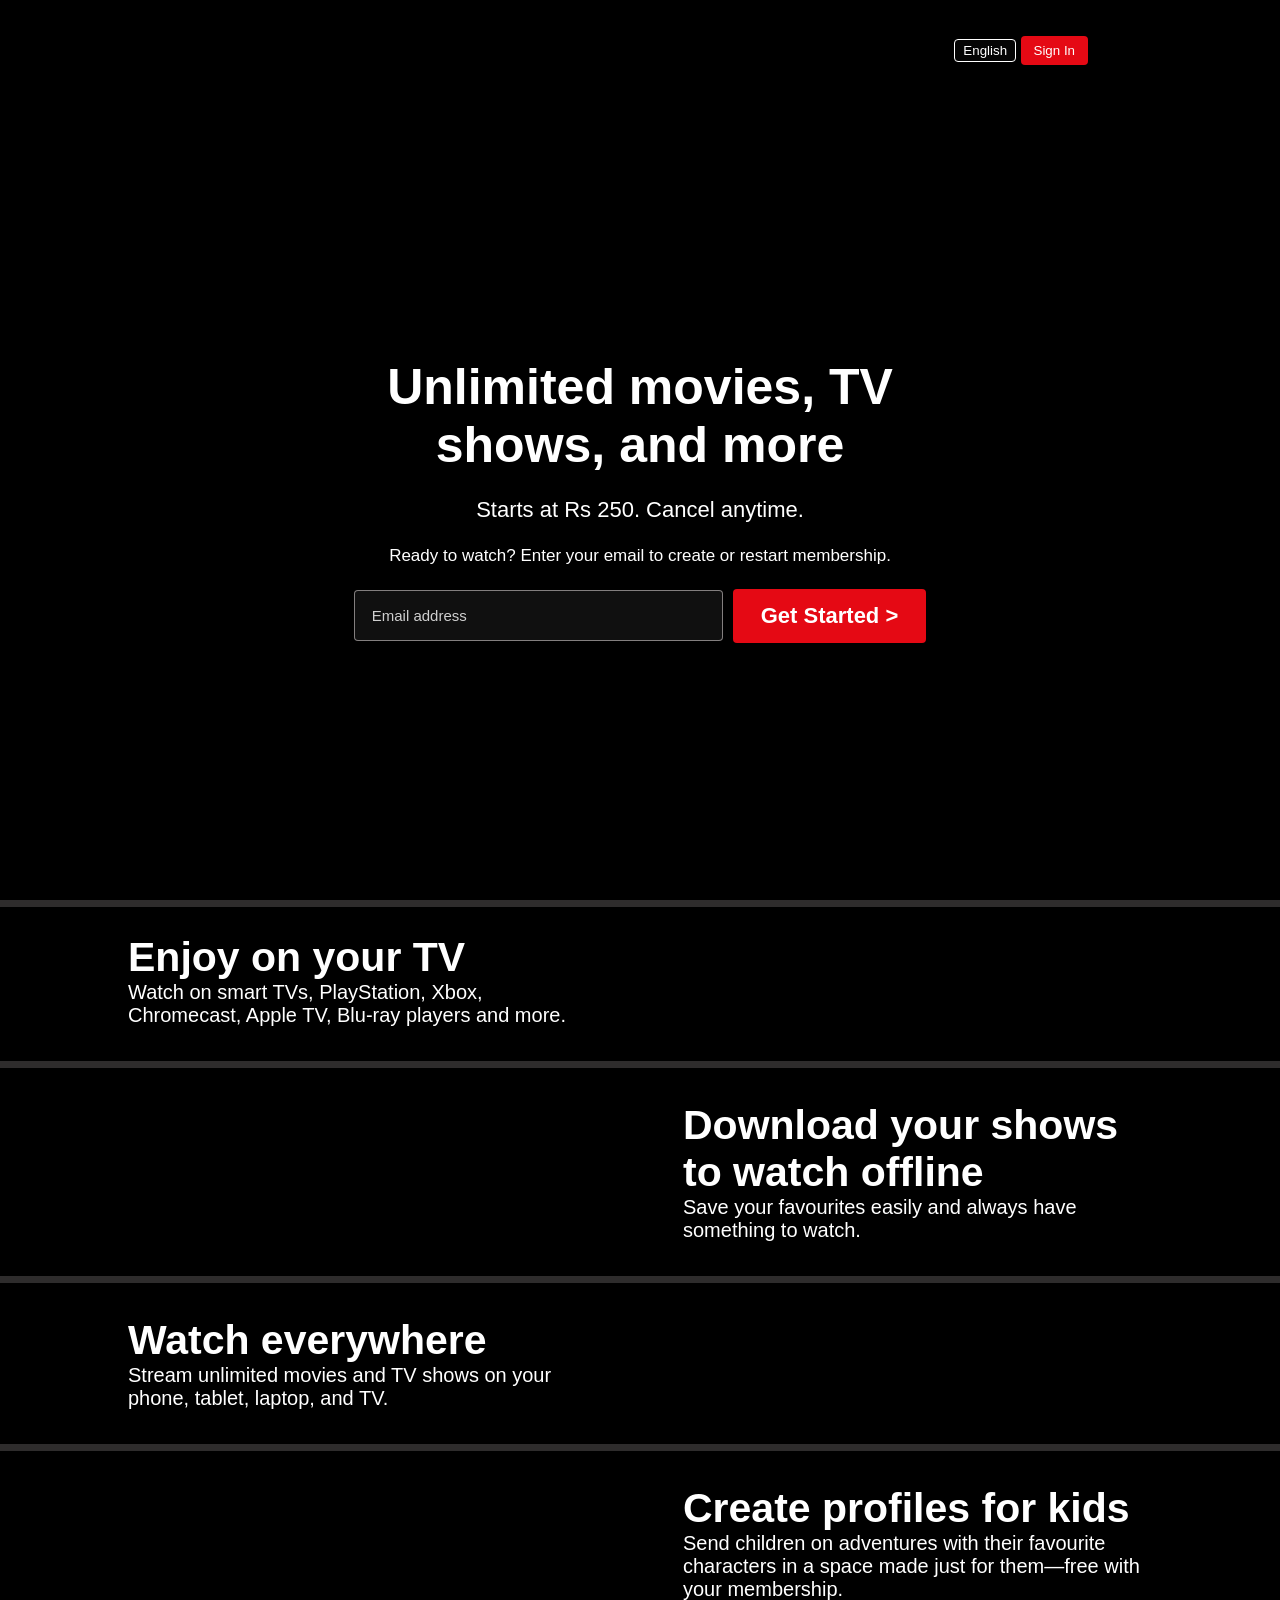
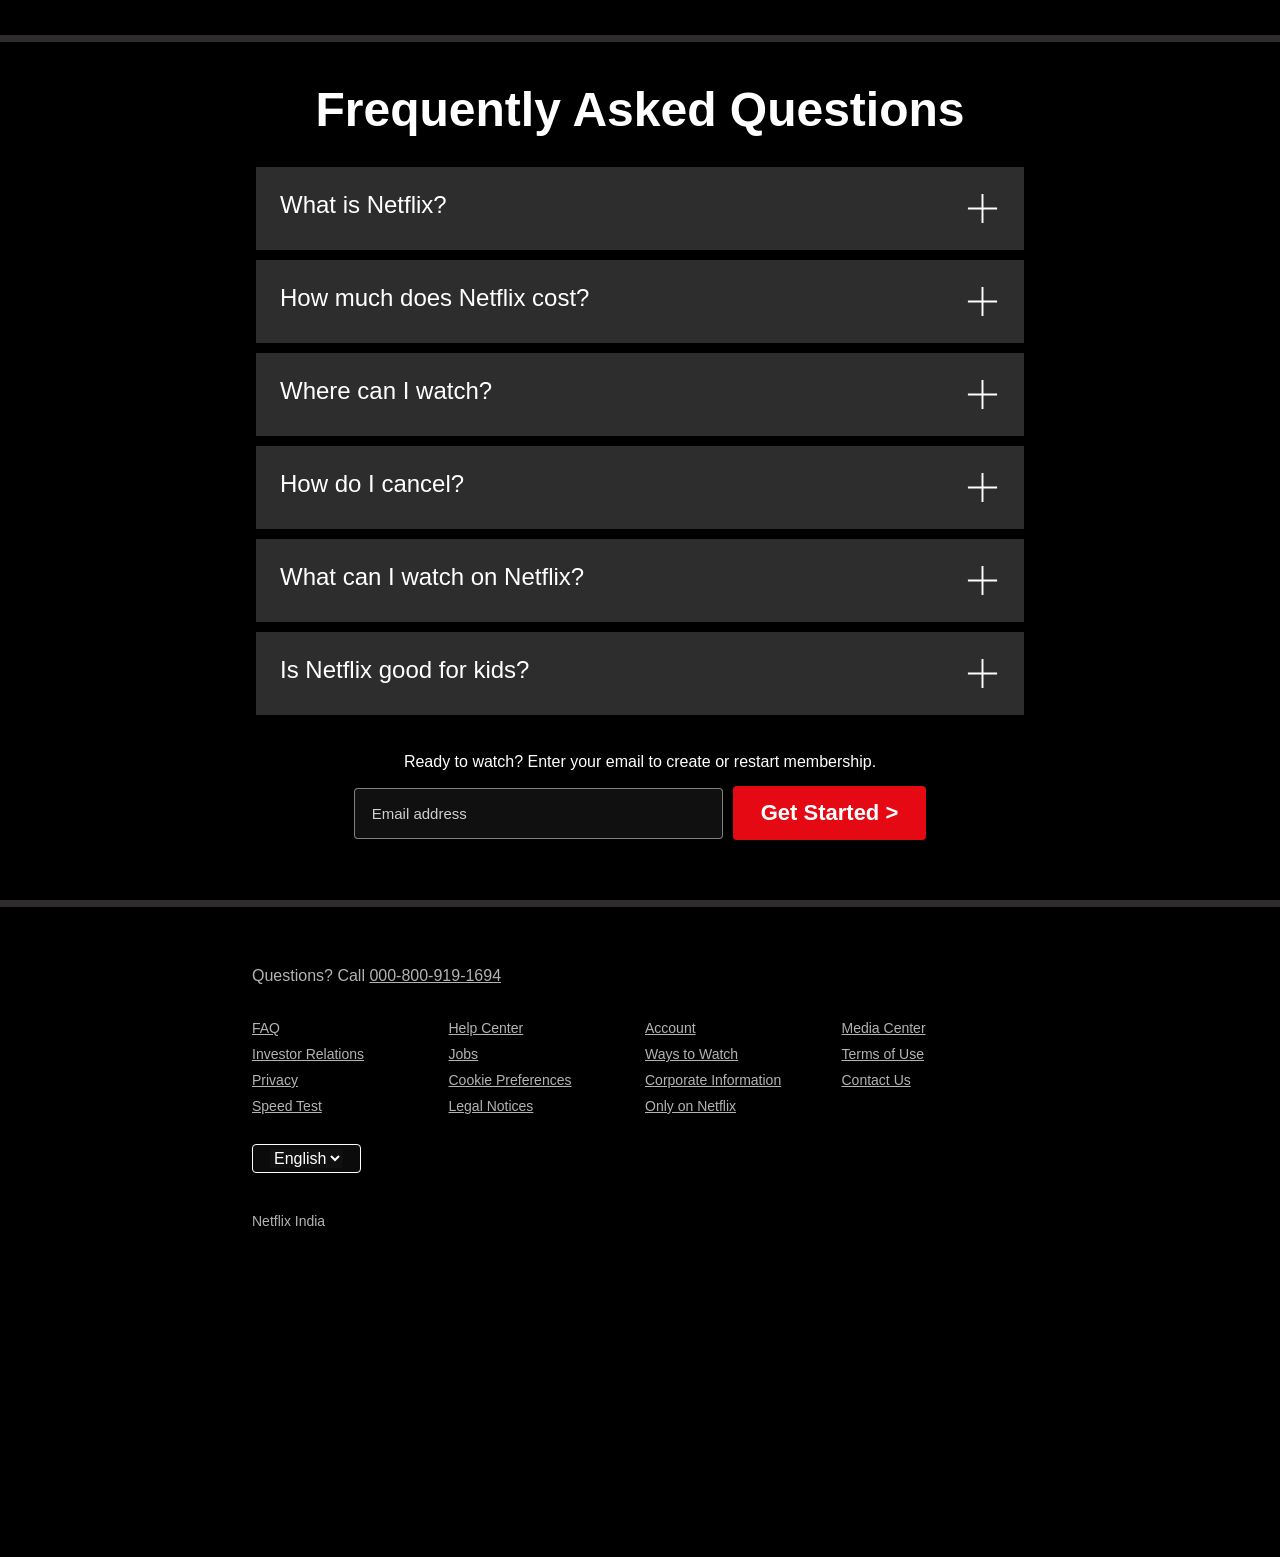
==== Netflix.html @ 516b5dad "Initial Commit" ====
<!DOCTYPE html>
<html lang="en">

<head>
    <meta charset="UTF-8">
    <meta name="viewport" content="width=device-width, initial-scale=1.0">
    <title>Netflix India – Watch TV Shows Online, Watch Movies Online</title>
    <link rel="stylesheet" href="Netflix.css">
</head>

<body>
    <div class="main">
        <nav>
            <span><img width="56" src="Assets/Logo.svg" alt=""></span>
            <div>
                <button class="btn">English</button>
                <button class="btn btn-red-sn">Sign In</button>
            </div>
        </nav>
        <div class="box"></div>
        <div class="hero">
            <span>Unlimited movies, TV <br>shows, and more</span>
            <span>Starts at Rs 250. Cancel anytime.</span>
            <span>Ready to watch? Enter your email to create or restart membership.</span>
            <div class="hero-buttons">
                <input class="my-input" type="text" placeholder="Email address" />
                <button class="btn btn-red">Get Started &gt;</button>
            </div>
        </div>
        <div class="separation"></div>
    </div>
     
    <section class="first">
        <div>
            <span>Enjoy on your TV</span>
            <span>Watch on smart TVs, PlayStation, Xbox, Chromecast, Apple TV, Blu-ray players and more.</span>
        </div>

        <div class="secImg">
            <img src="https://assets.nflxext.com/ffe/siteui/acquisition/ourStory/fuji/desktop/tv.png" alt="">
            <video src="https://assets.nflxext.com/ffe/siteui/acquisition/ourStory/fuji/desktop/video-tv-in-0819.m4v"
            autoplay loop muted></video>
        </div>
    </section>
    <div class="separation"></div>

    <section class="first second">
        <div class="secImg">
            <img src="https://assets.nflxext.com/ffe/siteui/acquisition/ourStory/fuji/desktop/mobile-0819.jpg" alt="">

        </div>
        <div>
            <span>Download your shows to watch offline</span>
            <span>Save your favourites easily and always have something to watch.</span>
        </div>
    </section>
    <div class="separation"></div>

    <section class="first third">
         <div>
            <span>Watch everywhere</span>
            <span>Stream unlimited movies and TV shows on your phone, tablet, laptop, and TV.</span>
        </div>

        <div class="secImg">
            <img src="https://assets.nflxext.com/ffe/siteui/acquisition/ourStory/fuji/desktop/tv.png" alt="">
            <video src="https://assets.nflxext.com/ffe/siteui/acquisition/ourStory/fuji/desktop/video-devices-in.m4v"
                autoplay loop muted></video>
        </div>
    </section>
    <div class="separation"></div>

    <section class="first second">

        <div class="secImg">
            <img src="https://occ-0-2849-3646.1.nflxso.net/dnm/api/v6/19OhWN2dO19C9txTON9tvTFtefw/AAAABVr8nYuAg0xDpXDv0VI9HUoH7r2aGp4TKRCsKNQrMwxzTtr-NlwOHeS8bCI2oeZddmu3nMYr3j9MjYhHyjBASb1FaOGYZNYvPBCL.png?r=54d"
                alt="">

        </div>
        <div>
            <span>Create profiles for kids</span>
            <span>Send children on adventures with their favourite characters in a space made just for them—free with
                your membership.</span>
        </div>
    </section>
    <div class="separation"></div>

    <section class="faq">
        <h2>Frequently Asked Questions</h2>
        <div class="faq-box">
            <span class="faq">What is Netflix?</span>
            <img src="Assets/images/plus.svg" alt="plus sign" width="35">
        </div>
        <div class="faq-box">
            <span class="faq">How much does Netflix cost?</span>
            <img src="Assets/images/plus.svg" alt="plus sign" width="35">
        </div>
    
        <div class="faq-box">
            <span class="faq">Where can I watch?</span>
            <img src="Assets/images/plus.svg" alt="plus sign" width="35">
        </div>
        <div class="faq-box">
            <span class="faq">How do I cancel?</span>
            <img src="Assets/images/plus.svg" alt="plus sign" width="35">
        </div>
        <div class="faq-box">
            <span class="faq">What can I watch on Netflix?</span>
            <img src="Assets/images/plus.svg" alt="plus sign" width="35">
        </div>
        <div class="faq-box">
            <span class="faq">Is Netflix good for kids?</span>
            <img src="Assets/images/plus.svg" alt="plus sign" width="35">
        </div>
    </section>
    <div class="email-section">
        <p>Ready to watch? Enter your email to create or restart membership.</p>
        <div class="hero-buttons">
            <input class="my-input" type="text" placeholder="Email address" />
            <button class="btn btn-red">Get Started &gt;</button>
        </div>
    </div>
    <div class="separation"></div>

    <footer>
        <div class="contact">Questions? Call <a href="#">000-800-919-1694</a></div>
        <div class="foot-grid">
            <div><a href="#">FAQ</a></div>
            <div><a href="#">Help Center</a></div>
            <div><a href="#">Account</a></div>
            <div><a href="#">Media Center</a></div>
            <div><a href="#">Investor Relations</a></div>
            <div><a href="#">Jobs</a></div>
            <div><a href="#">Ways to Watch</a></div>
            <div><a href="#">Terms of Use</a></div>
            <div><a href="#">Privacy</a></div>
            <div><a href="#">Cookie Preferences</a></div>
            <div><a href="#">Corporate Information</a></div>
            <div><a href="#">Contact Us</a></div>
            <div><a href="#">Speed Test</a></div>
            <div><a href="#">Legal Notices</a></div>
            <div><a href="#">Only on Netflix</a></div>
        </div>
        <button class="lang-select">
            <img src="Assets/Hindi.svg" alt="">
            <select name="language" id="language-select" class="lang-dropdown">
                <option value="en">English</option>
                <option value="hi">हिन्दी</option>
            </select>
        </button>
        <p>Netflix India</p>
    </footer>

</body>

</html>
---- Netflix.css ----
@import url('https://fonts.googleapis.com/css2?family=Martel+Sans:wght@600&family=Poppins:wght@300;400;700&display=swap');

* {
    margin: 0;
    padding: 0;
    box-sizing: border-box;
    font-family: "Netflix Sans", "Helvetica Neue", "Segoe UI", Roboto, Ubuntu, sans-serif;
}

body {
    background-color: black;
}

.main {
    background-image: url("Assets/bg1.jpg");
    background-position: center center;
    background-repeat: no-repeat;
    background-size: max(1200px, 100vw);
    height: 100vh;
    position: relative;
}

.main .box {
    height: 100vh;
    width: 100%;
    opacity: 0.69;
    background-color: black;
    position: absolute;
    top: 0;
}

nav {
    max-width: 70vw;
    margin: auto;
    display: flex;
    justify-content: space-between;
    align-items: center;
    height: 100px;
}

nav img {
    color: red;
    width: 114px;
    position: relative;
    z-index: 10;
}

nav button {
    position: relative;
    z-index: 10;
}

.hero {
    height: calc(100% - 100px);
    display: flex;
    flex-direction: column;
    justify-content: center;
    align-items: center;
    color: white;
    position: relative;
    font-family: "Netflix Sans", "Helvetica Neue", "Segoe UI", Roboto, Ubuntu, sans-serif;
    gap: 23px;
    padding: 0 40px;
}

.hero> :nth-child(1) {
    font-family: "Netflix Sans", "Helvetica Neue", "Segoe UI", Roboto, Ubuntu, sans-serif;
    text-align: center;
    font-size: 50px;
    font-weight: 900;
    text-align: center;
}

.hero> :nth-child(2) {
    font-family: unset;
    font-size: 22px;
    font-weight: 500;
    text-align: center;
}

.hero> :nth-child(3) {
    font-family: unset;
    font-size: 17px;
    font-weight: 400;
    text-align: center;
}

.btn {
    padding: 3px 8px;
    font-weight: 400;
    border-radius: 3px;
    color: white;
    background-color: rgba(248, 243, 243, 0.021);
    border: 1px solid white;
    border-radius: 4px;
    cursor: pointer;
}

.btn-red-sn {
    background-color: #e50914;
    border: none;
    font-weight: 500;
    padding: 7px 13px;
}

.hero-buttons {
    display: flex;
    justify-content: center;
    align-items: center;
    gap: 10px;
    font-family: "Netflix Sans", "Helvetica Neue", "Segoe UI", Roboto, Ubuntu, sans-serif;
    z-index: 1;
}

.btn-red {
    background-color: rgb(229, 9, 20);
    border: none;
    padding: 14px 28px;
    border-radius: 4px;
    font-size: 22px;
    font-weight: 700;
    font-family: Arial, Helvetica, sans-serif;
}

input {
    padding: 16px 160px 16px 17px;
    color: white;
    font-size: 15px;
    font-weight: 400;
    border-radius: 4px;
    border: 1px solid rgba(246, 238, 238, 0.5);
    background-color: rgba(23, 23, 23, 0.7);
}

.my-input::placeholder {
    color: #ffffff;
    opacity: 0.8;
}

.separation {
    height: 7px;
    background-color: rgb(46, 44, 44);
    position: relative;
    z-index: 20;
}

.first {
    display: flex;
    justify-content: center;
    max-width: 80vw;
    margin: auto;
    color: white;
    justify-content: center;
    align-items: center;
}

.secImg{
    position: relative;
}

.secImg img{
    width: 555px;
    position: relative;
    z-index: 10;
}

.secImg video{
    position: absolute;
    top: 51px;
    right: 0;
    width: 555px;
}

section.first > div{
    display: flex;
    flex-direction: column;
    padding: 34px 0;
}

section.first > div :nth-child(1){
    font-size: 41px;
    font-weight: bold;
    font-family: Arial, Helvetica, sans-serif
}

section.first > div :nth-child(2){
    font-size: 20px;
    font-family: Arial, Helvetica, sans-serif;
}

.faq{
    color: white;
}

.faq h2{
    text-align: center;
    font-size: 48px;
    font-family: Arial, Helvetica, sans-serif;
    padding: 40px 0 20px 0;
}

.faq-box{
    transition: all 1s ease-out;
    font-size: 24px;
    display: flex;
    justify-content: space-between;
    background-color: #2d2d2d;
    padding: 24px;
    margin: 10px auto;
    max-width: 60vw;
    cursor: pointer;
}

.faq-box:hover{
    background-color: #414141;
}   

.email-section{
    width: 80vw;
    margin-left: 10vw;
    margin-top: 38px;
    margin-bottom: 60px;
    font-family: Arial, Helvetica, sans-serif;
    
}

.email-section p{
    color: white;
    margin-bottom: 15px;
    text-align: center;
}

footer{
    height: 650px;
    max-width: 70vw;
    margin: auto;
    padding: 60px;
    font-family: Arial, Helvetica, sans-serif;
    color: rgba(255, 255, 255, 0.7);
}

.contact a{
    color: rgba(255, 255, 255, 0.7);
}

.foot-grid{
    margin-top: 35px;
    font-size: 14px;
    display: grid;
    grid-template-columns: repeat(4, 1fr);
    gap: 10px;
}

.foot-grid a{
    color: rgba(255, 255, 255, 0.7);
}

.lang-select{
    position: relative;
    margin-top: 30px;
    display: inline-flex;
    justify-content: space-around;
    padding: 4px 17px;
    background-color: rgba(23, 23, 23, 0.5);
    border: 1px solid white;
    border-radius: 4px;
    cursor: pointer;
}

.lang-select select option{
    background-color: white;
    color: black;
}

select{
    background-color: rgba(23, 23, 23, 0.5);
    color: white;
    border: none;
    font-size: 1rem;
}

footer p{
    color: rgba(255, 255, 255, 0.7);
    margin-top: 40px;
    font-size: 14px;
}

@media screen and (max-width: 1000px) {

    nav{
        max-width: 90vw;
    }

    .first {
        flex-wrap: wrap;
    }

    .secImg img {
        width: 305px;
    }

    .secImg video {
        width: 305px;
    }

    .hero> :nth-child(1) {
        font-size: 32px;
    }

    .hero> :nth-child(2) {
        font-size: 18px;
    }

    .hero> :nth-child(3) {
        font-size: 18px;
    }

    .hero-buttons {
        display: flex;
        flex-direction: column;
        align-items: center;
        justify-content: center;
        gap: 16px;
    }

    .first{
        text-align: center;
    }

    .second{
        flex-direction: column-reverse;
        align-items: center;
        text-align: center;
    }

    .faq h2 {
        text-align: center;
        font-size: 32px;
    }

    .faq-box{
        max-width: 85vw;
    }

    footer {
        max-width: 90vw;
        padding: 75px 0;
    }

    .foot-grid{
        align-items: center;
    }
 
}

@media screen and (max-width: 1000px) {

    .foot-grid {
        display: grid;
        grid-template-columns: 1fr 1fr;
        gap: 25px;
    }
}
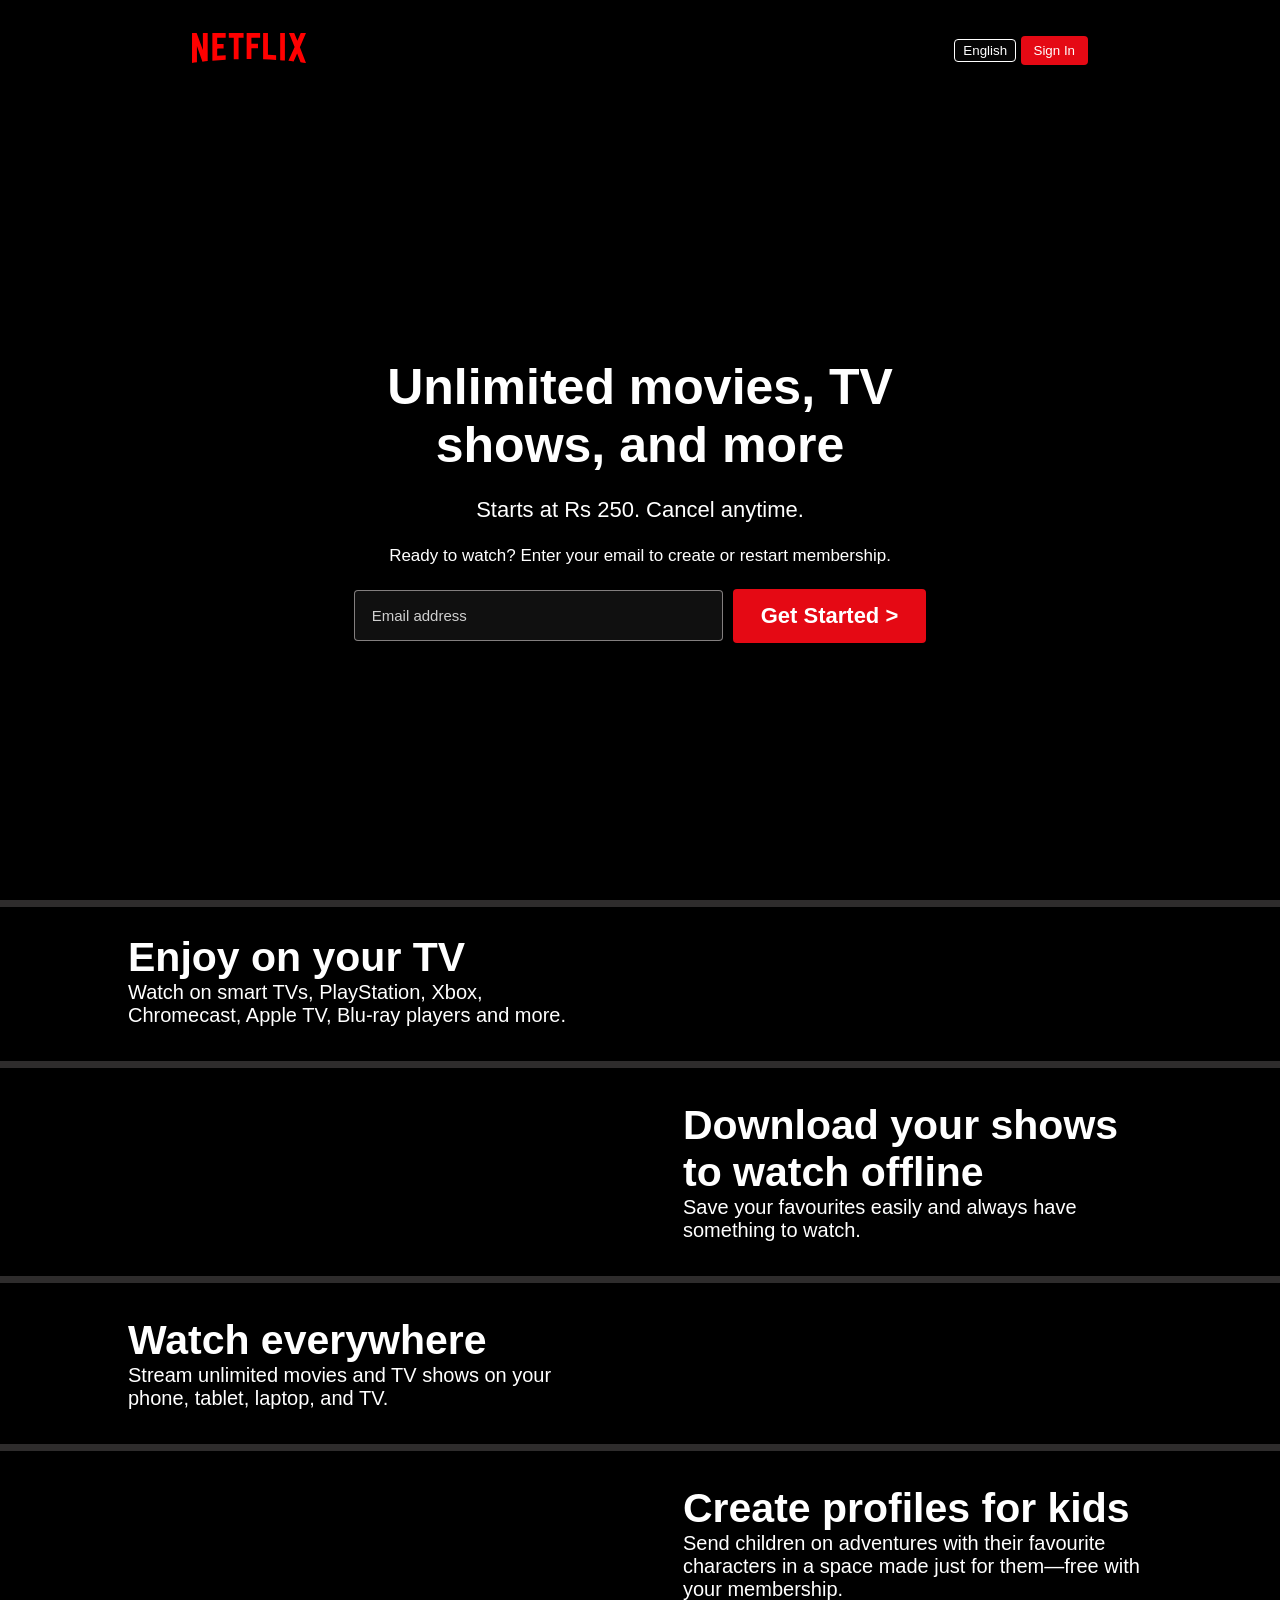
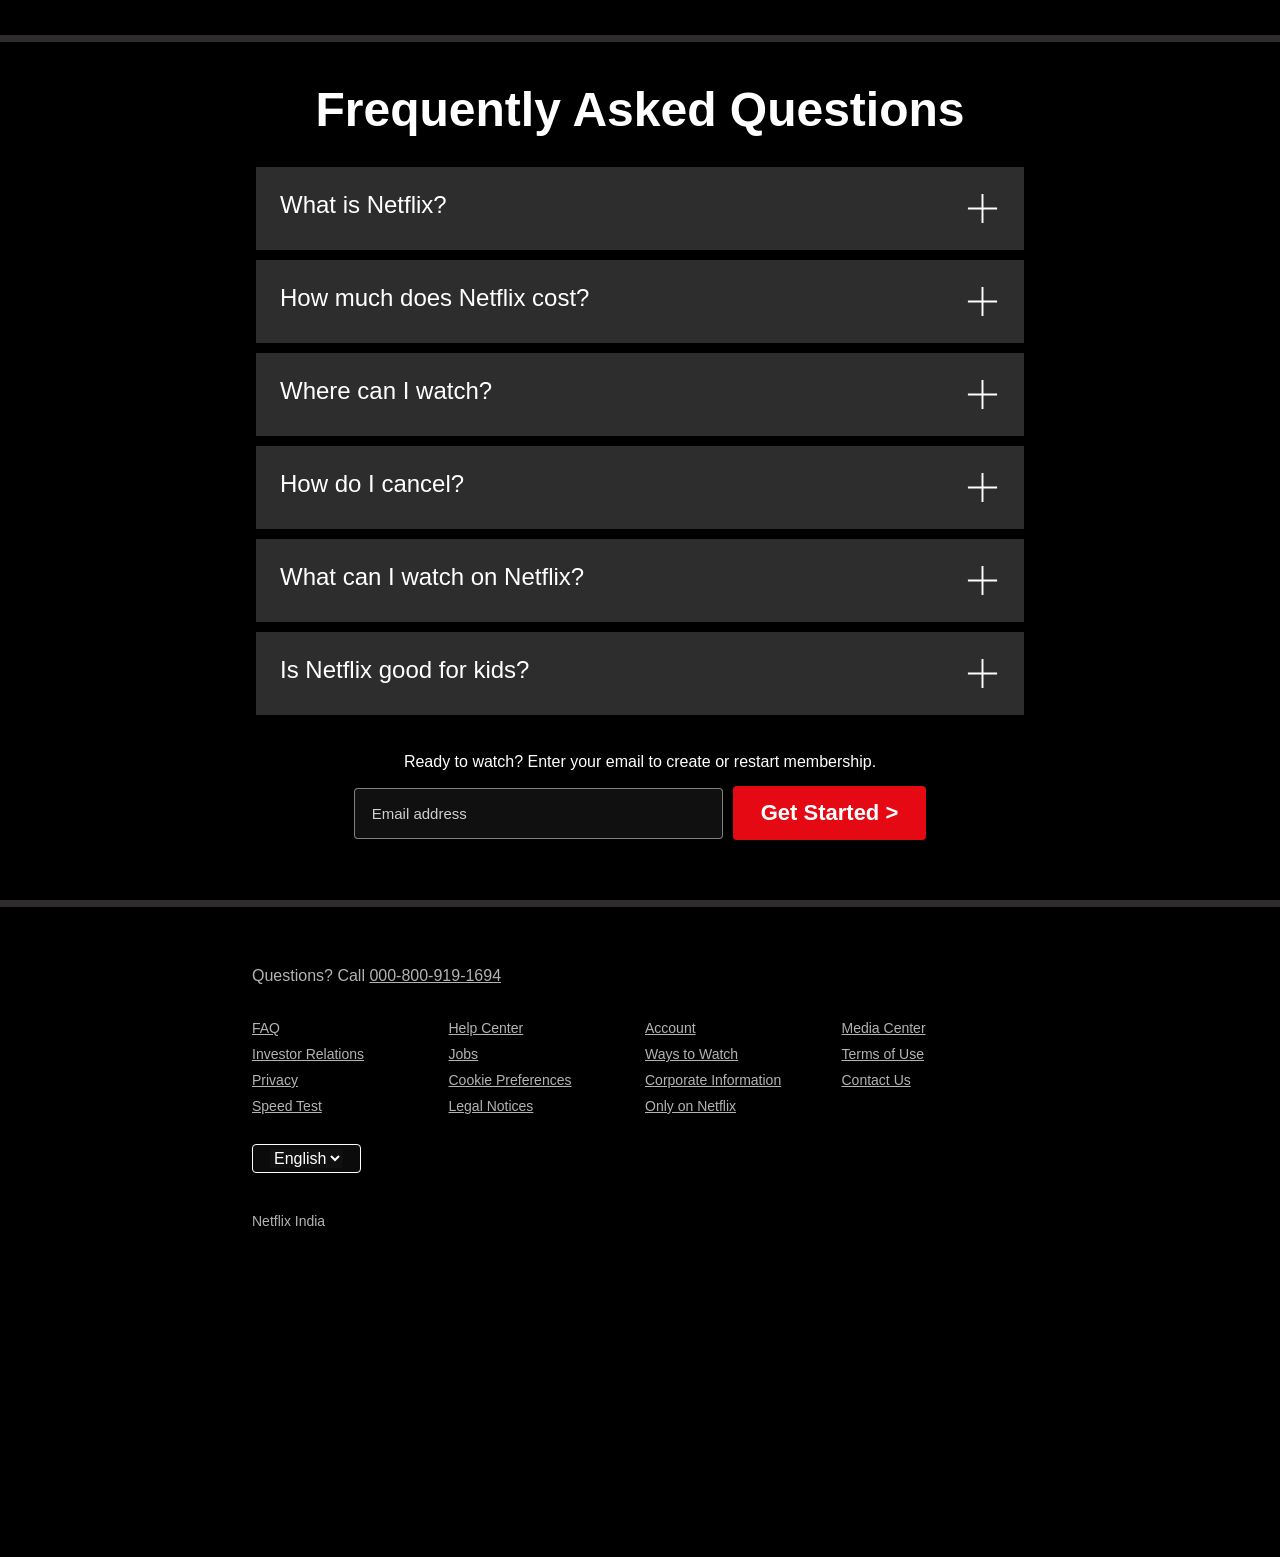
==== commit 8731d128: "Fixed Logo" ====
--- a/Netflix.html
+++ b/Netflix.html
@@ -11,7 +11,7 @@
 <body>
     <div class="main">
         <nav>
-            <span><img width="56" src="Assets/Logo.svg" alt=""></span>
+            <span><img width="56" src="Assets/images/Logo.svg" alt=""></span>
             <div>
                 <button class="btn">English</button>
                 <button class="btn btn-red-sn">Sign In</button>
